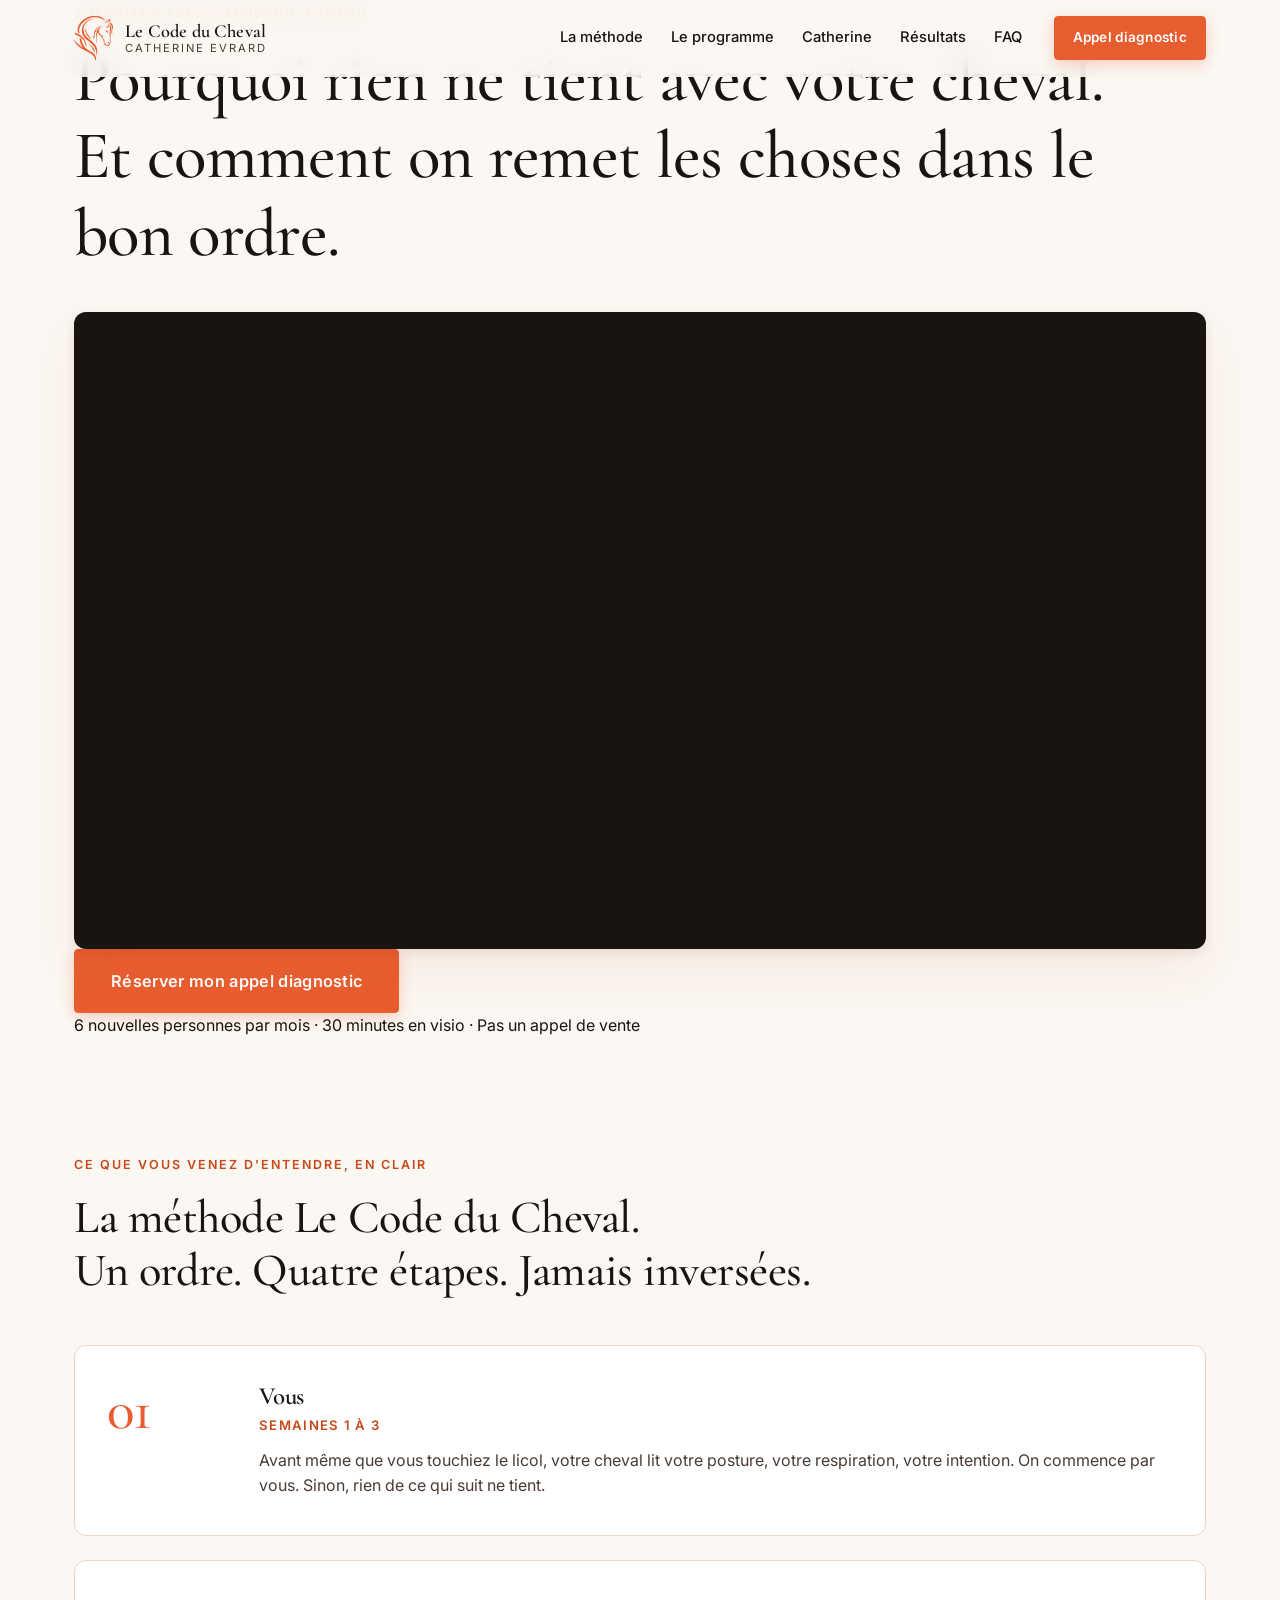
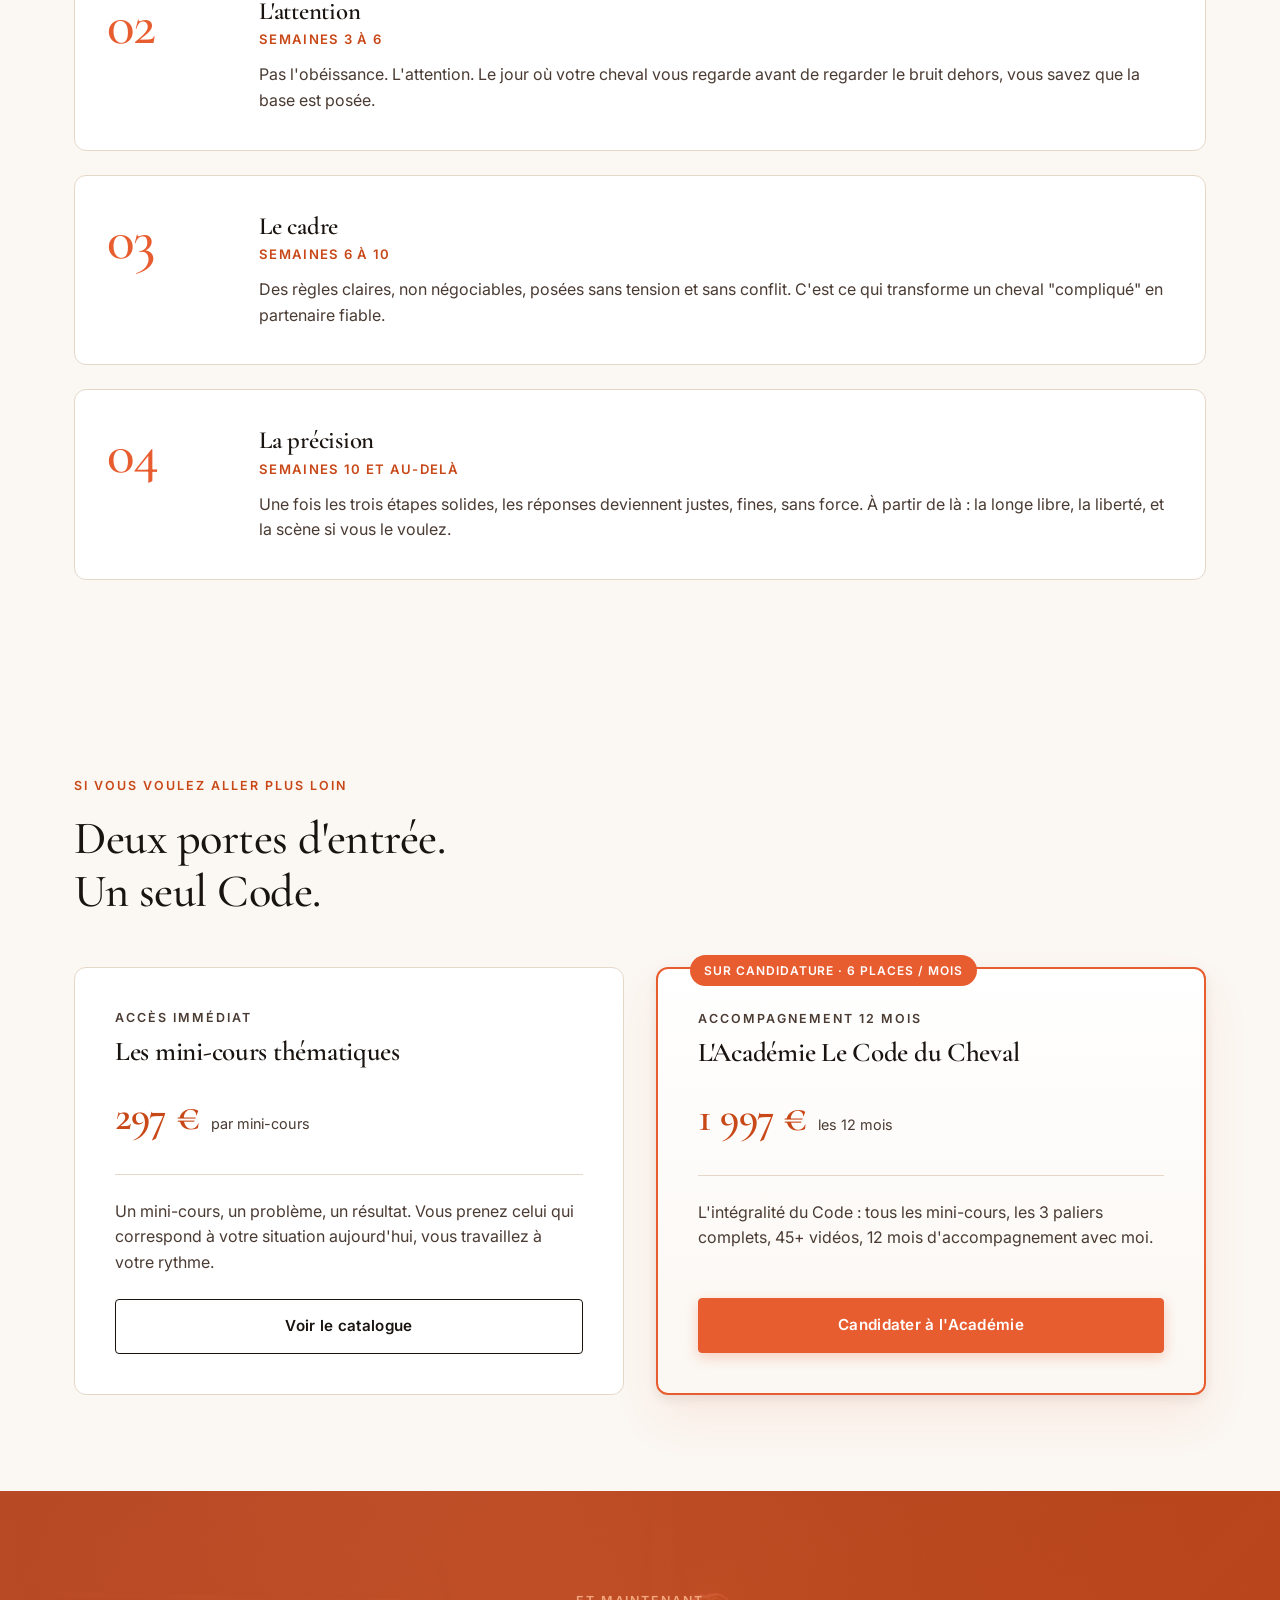
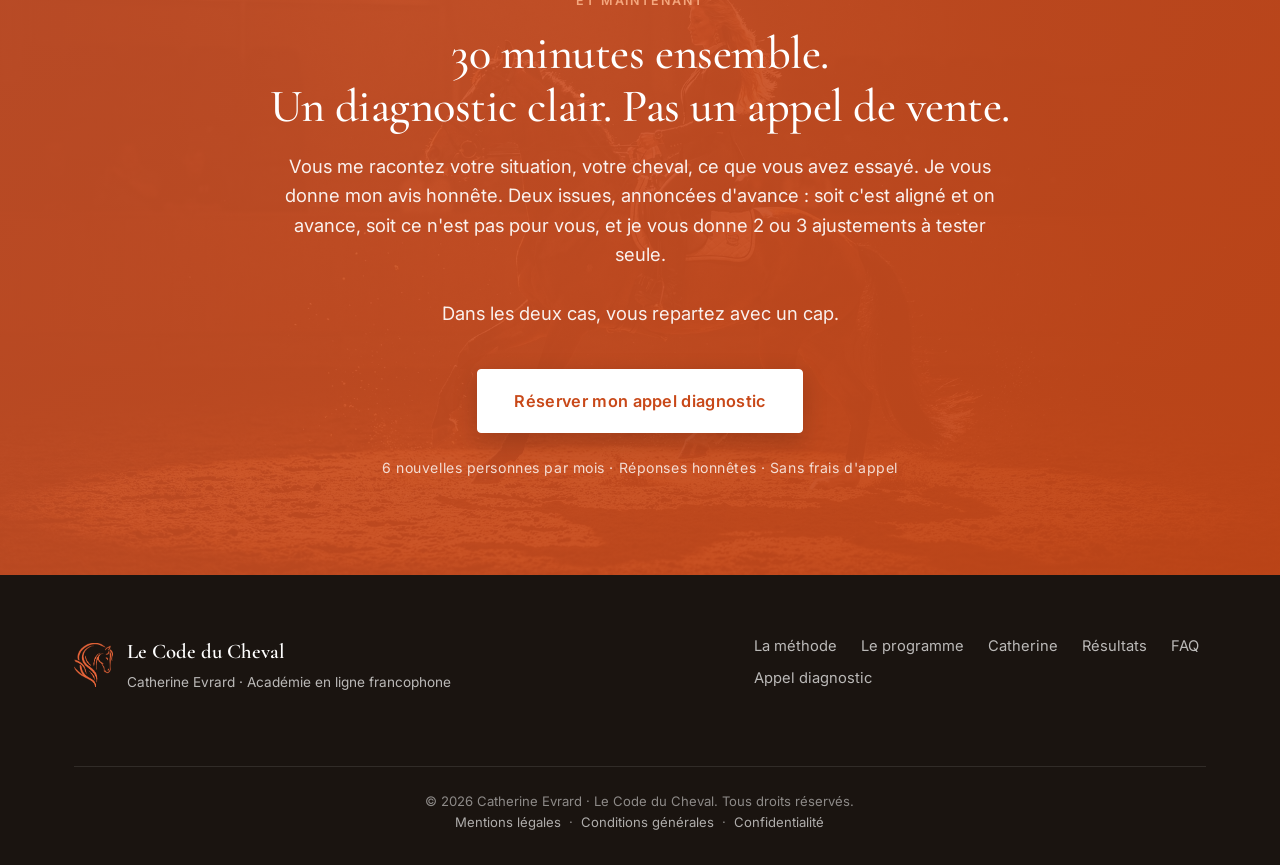
==== methode.html @ f48323fa "TRT-style : VSL déplacée sur methode.html + correctifs - index.html : suppression complète de la sec" ====
<!DOCTYPE html>
<html lang="fr">
<head>
  <meta charset="UTF-8" />
  <meta name="viewport" content="width=device-width, initial-scale=1.0" />
  <title>La méthode Le Code du Cheval, Catherine Evrard</title>
  <meta name="description" content="8 minutes avec Catherine Evrard sur la méthode Le Code du Cheval. Pourquoi rien ne tient malgré ce que vous faites déjà, et comment on remet les choses dans le bon ordre." />
  <link rel="preconnect" href="https://fonts.googleapis.com" />
  <link rel="preconnect" href="https://fonts.gstatic.com" crossorigin />
  <link href="https://fonts.googleapis.com/css2?family=Cormorant+Garamond:wght@400;500;600;700&family=Inter:wght@300;400;500;600;700&display=swap" rel="stylesheet" />
  <link rel="stylesheet" href="assets/css/styles.css" />
</head>
<body class="page-methode">

  <header class="site-header is-scrolled" id="siteHeader">
    <div class="container header-inner">
      <a href="index.html#top" class="brand">
        <img src="assets/img/logo-mark.png" alt="" class="brand-mark" aria-hidden="true" />
        <span class="brand-text">
          <span class="brand-title">Le Code du Cheval</span>
          <span class="brand-sub">Catherine Evrard</span>
        </span>
      </a>
      <nav class="nav" aria-label="Navigation principale">
        <a href="index.html#methode">La méthode</a>
        <a href="index.html#programme">Le programme</a>
        <a href="index.html#histoire">Catherine</a>
        <a href="index.html#temoignages">Résultats</a>
        <a href="index.html#faq">FAQ</a>
      </nav>
      <a href="https://calendly.com/catherineevrard/candidature-lcdc" target="_blank" rel="noopener" class="btn btn-primary btn-sm nav-cta">Appel diagnostic</a>
      <button class="nav-toggle" aria-label="Ouvrir le menu" aria-expanded="false">
        <span></span><span></span><span></span>
      </button>
    </div>
  </header>

  <main id="top">

    <!-- HERO compact + VSL -->
    <section class="methode-hero">
      <div class="container">
        <p class="eyebrow">8 minutes avec Catherine Evrard</p>
        <h1 class="methode-hero-title">
          Pourquoi rien ne tient avec votre cheval.<br/>
          Et comment on remet les choses dans le bon ordre.
        </h1>

        <div class="vimeo-embed vimeo-16-9 methode-vsl">
          <iframe
            src="https://player.vimeo.com/video/1173119215?title=0&amp;byline=0&amp;portrait=0&amp;badge=0&amp;autopause=0"
            allow="autoplay; fullscreen; picture-in-picture; clipboard-write; encrypted-media; web-share"
            referrerpolicy="strict-origin-when-cross-origin"
            title="VSL Le Code du Cheval">
          </iframe>
        </div>

        <div class="methode-cta">
          <a href="https://calendly.com/catherineevrard/candidature-lcdc" target="_blank" rel="noopener" class="btn btn-primary btn-lg">Réserver mon appel diagnostic</a>
          <p class="methode-cta-meta">6 nouvelles personnes par mois · 30 minutes en visio · Pas un appel de vente</p>
        </div>
      </div>
    </section>

    <!-- Résumé : ce que vous venez d'entendre -->
    <section class="section section-resume">
      <div class="container">
        <p class="eyebrow">Ce que vous venez d'entendre, en clair</p>
        <h2 class="section-title">La méthode Le Code du Cheval.<br/>Un ordre. Quatre étapes. Jamais inversées.</h2>

        <ol class="method-steps">
          <li class="method-step">
            <div class="step-num">01</div>
            <div class="step-body">
              <h3>Vous</h3>
              <p class="step-meta">Semaines 1 à 3</p>
              <p>Avant même que vous touchiez le licol, votre cheval lit votre posture, votre respiration, votre intention. On commence par vous. Sinon, rien de ce qui suit ne tient.</p>
            </div>
          </li>
          <li class="method-step">
            <div class="step-num">02</div>
            <div class="step-body">
              <h3>L'attention</h3>
              <p class="step-meta">Semaines 3 à 6</p>
              <p>Pas l'obéissance. L'attention. Le jour où votre cheval vous regarde avant de regarder le bruit dehors, vous savez que la base est posée.</p>
            </div>
          </li>
          <li class="method-step">
            <div class="step-num">03</div>
            <div class="step-body">
              <h3>Le cadre</h3>
              <p class="step-meta">Semaines 6 à 10</p>
              <p>Des règles claires, non négociables, posées sans tension et sans conflit. C'est ce qui transforme un cheval "compliqué" en partenaire fiable.</p>
            </div>
          </li>
          <li class="method-step">
            <div class="step-num">04</div>
            <div class="step-body">
              <h3>La précision</h3>
              <p class="step-meta">Semaines 10 et au-delà</p>
              <p>Une fois les trois étapes solides, les réponses deviennent justes, fines, sans force. À partir de là : la longe libre, la liberté, et la scène si vous le voulez.</p>
            </div>
          </li>
        </ol>
      </div>
    </section>

    <!-- Résumé offre rapide -->
    <section class="section section-offer-recap">
      <div class="container">
        <p class="eyebrow">Si vous voulez aller plus loin</p>
        <h2 class="section-title">Deux portes d'entrée.<br/>Un seul Code.</h2>

        <div class="grid grid-2 offers offers-recap">
          <article class="offer">
            <p class="offer-eyebrow">Accès immédiat</p>
            <h3 class="offer-title">Les mini-cours thématiques</h3>
            <p class="offer-price">
              <span class="price-amount">297&nbsp;€</span>
              <span class="price-unit">par mini-cours</span>
            </p>
            <p class="offer-desc">
              Un mini-cours, un problème, un résultat. Vous prenez celui qui correspond à votre situation aujourd'hui, vous travaillez à votre rythme.
            </p>
            <a href="index.html#minicours" class="btn btn-outline btn-block">Voir le catalogue</a>
          </article>

          <article class="offer offer-feature">
            <p class="offer-badge">Sur candidature · 6 places / mois</p>
            <p class="offer-eyebrow">Accompagnement 12 mois</p>
            <h3 class="offer-title">L'Académie Le Code du Cheval</h3>
            <p class="offer-price">
              <span class="price-amount">1&nbsp;997&nbsp;€</span>
              <span class="price-unit">les 12 mois</span>
            </p>
            <p class="offer-desc">
              L'intégralité du Code : tous les mini-cours, les 3 paliers complets, 45+ vidéos, 12 mois d'accompagnement avec moi.
            </p>
            <a href="https://calendly.com/catherineevrard/candidature-lcdc" target="_blank" rel="noopener" class="btn btn-primary btn-block">Candidater à l'Académie</a>
          </article>
        </div>
      </div>
    </section>

    <!-- CTA FINAL -->
    <section class="section section-cta">
      <img src="assets/img/dressage-indoor.jpg" alt="" class="cta-bg" aria-hidden="true" />
      <div class="cta-overlay"></div>
      <div class="container container-narrow text-center">
        <p class="eyebrow eyebrow-light">Et maintenant</p>
        <h2 class="section-title">30 minutes ensemble.<br/>Un diagnostic clair. Pas un appel de vente.</h2>
        <p class="section-lede">
          Vous me racontez votre situation, votre cheval, ce que vous avez essayé.
          Je vous donne mon avis honnête. Deux issues, annoncées d'avance : soit c'est aligné
          et on avance, soit ce n'est pas pour vous, et je vous donne 2 ou 3 ajustements
          à tester seule.
          <br/><br/>
          Dans les deux cas, vous repartez avec un cap.
        </p>
        <a href="https://calendly.com/catherineevrard/candidature-lcdc" target="_blank" rel="noopener" class="btn btn-primary btn-lg">Réserver mon appel diagnostic</a>
        <p class="cta-meta">6 nouvelles personnes par mois · Réponses honnêtes · Sans frais d'appel</p>
      </div>
    </section>

  </main>

  <footer class="site-footer">
    <div class="container footer-inner">
      <div class="footer-brand">
        <img src="assets/img/logo-mark.png" alt="" class="brand-mark brand-mark-light" aria-hidden="true" />
        <div>
          <p class="footer-title">Le Code du Cheval</p>
          <p class="footer-sub">Catherine Evrard · Académie en ligne francophone</p>
        </div>
      </div>
      <nav class="footer-nav" aria-label="Pied de page">
        <a href="index.html#methode">La méthode</a>
        <a href="index.html#programme">Le programme</a>
        <a href="index.html#histoire">Catherine</a>
        <a href="index.html#temoignages">Résultats</a>
        <a href="index.html#faq">FAQ</a>
        <a href="https://calendly.com/catherineevrard/candidature-lcdc" target="_blank" rel="noopener">Appel diagnostic</a>
      </nav>
      <p class="footer-legal">
        © <span id="year"></span> Catherine Evrard · Le Code du Cheval. Tous droits réservés.
        <br/>
        <a href="#">Mentions légales</a> · <a href="#">Conditions générales</a> · <a href="#">Confidentialité</a>
      </p>
    </div>
  </footer>

  <script src="assets/js/main.js"></script>
</body>
</html>
---- assets/css/styles.css ----
/* ============================================================
   LE CODE DU CHEVAL — Catherine Evrard
   Stylesheet
   ============================================================ */

:root {
  /* Palette */
  --orange: #E85D2F;
  --orange-deep: #C84818;
  --orange-soft: #F4A77E;
  --orange-tint: #FBEDE3;
  --ink: #1A1410;
  --ink-soft: #4A3B33;
  --paper: #FBF7F2;
  --paper-warm: #F4ECE1;
  --line: #E5D8C9;
  --white: #FFFFFF;

  /* Type */
  --font-serif: 'Cormorant Garamond', Georgia, serif;
  --font-sans: 'Inter', -apple-system, BlinkMacSystemFont, 'Segoe UI', sans-serif;

  /* Sizing */
  --container: 1180px;
  --container-narrow: 800px;
  --radius: 4px;
  --radius-lg: 12px;
  --shadow: 0 1px 3px rgba(26, 20, 16, 0.06), 0 8px 24px rgba(26, 20, 16, 0.04);
  --shadow-lg: 0 4px 12px rgba(26, 20, 16, 0.08), 0 24px 48px rgba(232, 93, 47, 0.08);
}

/* ---------- Reset / base ---------- */
*, *::before, *::after { box-sizing: border-box; }
html { scroll-behavior: smooth; }
body {
  margin: 0;
  font-family: var(--font-sans);
  font-weight: 400;
  color: var(--ink);
  background: var(--paper);
  line-height: 1.6;
  -webkit-font-smoothing: antialiased;
  -moz-osx-font-smoothing: grayscale;
  text-rendering: optimizeLegibility;
}
img { max-width: 100%; display: block; }
a { color: var(--orange-deep); text-decoration: none; }
a:hover { color: var(--orange); }
button { font-family: inherit; cursor: pointer; }

h1, h2, h3, h4 {
  font-family: var(--font-serif);
  font-weight: 600;
  line-height: 1.15;
  color: var(--ink);
  margin: 0 0 0.6em;
  letter-spacing: -0.01em;
}
h1 { font-size: clamp(2.4rem, 5.5vw, 4.2rem); font-weight: 500; }
h2 { font-size: clamp(1.9rem, 3.8vw, 2.9rem); font-weight: 500; }
h3 { font-size: clamp(1.25rem, 2vw, 1.55rem); }
p { margin: 0 0 1em; }

.container {
  width: 100%;
  max-width: var(--container);
  padding: 0 24px;
  margin: 0 auto;
}
.container-narrow { max-width: var(--container-narrow); }
.text-center { text-align: center; }

.eyebrow {
  display: inline-block;
  font-family: var(--font-sans);
  font-size: 0.78rem;
  font-weight: 600;
  letter-spacing: 0.16em;
  text-transform: uppercase;
  color: var(--orange-deep);
  margin: 0 0 1rem;
}
.eyebrow-light { color: var(--orange-soft); }

.section { padding: 96px 0; }
.section-title { margin-bottom: 0.4em; }
.section-lede {
  font-size: 1.15rem;
  color: var(--ink-soft);
  max-width: 720px;
  margin-bottom: 3rem;
}
.section-foot {
  margin-top: 3rem;
  font-size: 1.05rem;
  color: var(--ink-soft);
  max-width: 760px;
}

/* ---------- Buttons ---------- */
.btn {
  display: inline-flex;
  align-items: center;
  justify-content: center;
  gap: 0.5rem;
  padding: 14px 28px;
  font-family: var(--font-sans);
  font-size: 0.95rem;
  font-weight: 600;
  letter-spacing: 0.02em;
  border: 1.5px solid transparent;
  border-radius: var(--radius);
  cursor: pointer;
  transition: all 0.2s ease;
  text-align: center;
  text-decoration: none;
}
.btn-sm { padding: 10px 18px; font-size: 0.85rem; }
.btn-lg { padding: 18px 36px; font-size: 1.02rem; }
.btn-block { width: 100%; }

.btn-primary {
  background: var(--orange);
  color: var(--white);
  border-color: var(--orange);
  box-shadow: 0 4px 14px rgba(232, 93, 47, 0.28);
}
.btn-primary:hover {
  background: var(--orange-deep);
  border-color: var(--orange-deep);
  color: var(--white);
  transform: translateY(-1px);
  box-shadow: 0 6px 20px rgba(232, 93, 47, 0.38);
}
.btn-outline {
  background: transparent;
  color: var(--ink);
  border-color: var(--ink);
}
.btn-outline:hover { background: var(--ink); color: var(--white); }

.btn-ghost {
  background: rgba(255, 255, 255, 0.1);
  color: var(--white);
  border-color: rgba(255, 255, 255, 0.4);
  backdrop-filter: blur(6px);
}
.btn-ghost:hover {
  background: rgba(255, 255, 255, 0.2);
  border-color: var(--white);
  color: var(--white);
}

/* ---------- Header / Nav ---------- */
.site-header {
  position: fixed;
  top: 0; left: 0; right: 0;
  z-index: 100;
  background: rgba(251, 247, 242, 0.85);
  backdrop-filter: blur(12px);
  border-bottom: 1px solid transparent;
  transition: all 0.3s ease;
}
.site-header.is-scrolled {
  border-color: var(--line);
  background: rgba(251, 247, 242, 0.96);
}
.header-inner {
  display: flex;
  align-items: center;
  justify-content: space-between;
  padding: 16px 24px;
  gap: 24px;
}
.brand {
  display: flex;
  align-items: center;
  gap: 12px;
  color: var(--ink);
}
.brand:hover { color: var(--ink); }
.brand-mark {
  width: auto;
  height: 44px;
  flex-shrink: 0;
  object-fit: contain;
  display: block;
}
.brand-mark-light {
  filter: brightness(1.05) saturate(0.9);
}
.brand-text { display: flex; flex-direction: column; line-height: 1; }
.brand-title {
  font-family: var(--font-serif);
  font-size: 1.15rem;
  font-weight: 600;
  letter-spacing: 0.01em;
}
.brand-sub {
  font-size: 0.7rem;
  letter-spacing: 0.18em;
  text-transform: uppercase;
  color: var(--ink-soft);
  margin-top: 3px;
}
.nav {
  display: flex;
  gap: 28px;
  margin-left: auto;
}
.nav a {
  font-size: 0.92rem;
  font-weight: 500;
  color: var(--ink);
  position: relative;
}
.nav a:hover { color: var(--orange-deep); }
.nav a::after {
  content: '';
  position: absolute;
  bottom: -4px; left: 0;
  width: 0; height: 1.5px;
  background: var(--orange);
  transition: width 0.2s ease;
}
.nav a:hover::after { width: 100%; }
.nav-cta { margin-left: 8px; }
.nav-toggle {
  display: none;
  flex-direction: column;
  gap: 4px;
  width: 32px; height: 32px;
  background: transparent;
  border: none;
  padding: 6px;
}
.nav-toggle span {
  display: block;
  height: 2px;
  background: var(--ink);
  border-radius: 2px;
  transition: all 0.2s ease;
}

/* ---------- Hero ---------- */
.hero {
  position: relative;
  min-height: 92vh;
  display: flex;
  align-items: center;
  padding: 140px 0 80px;
  color: var(--white);
  overflow: hidden;
  background: var(--ink);
}
.hero-bg {
  position: absolute;
  inset: 0;
  width: 100%;
  height: 100%;
  object-fit: cover;
  object-position: center 30%;
  z-index: 0;
}
.hero-overlay {
  position: absolute;
  inset: 0;
  background:
    linear-gradient(135deg, rgba(20, 14, 10, 0.55) 0%, rgba(200, 72, 24, 0.72) 100%),
    linear-gradient(180deg, rgba(20, 14, 10, 0.2) 0%, rgba(20, 14, 10, 0.65) 100%);
  z-index: 1;
}
.hero-inner {
  position: relative;
  z-index: 2;
  max-width: 920px;
}
.hero .eyebrow {
  color: rgba(255, 255, 255, 0.85);
}
.hero h1 {
  color: var(--white);
  margin-bottom: 1.5rem;
}
.hero-lede {
  font-size: 1.18rem;
  line-height: 1.6;
  color: rgba(255, 255, 255, 0.95);
  max-width: 680px;
  margin-bottom: 2.5rem;
}
.hero-cta {
  display: flex;
  flex-wrap: wrap;
  gap: 14px;
  margin-bottom: 2rem;
}
.hero-meta {
  font-size: 0.85rem;
  letter-spacing: 0.05em;
  color: rgba(255, 255, 255, 0.75);
  margin: 0;
}

/* ---------- Trust bar ---------- */
.trustbar {
  padding: 36px 0;
  background: var(--paper-warm);
  border-bottom: 1px solid var(--line);
}
.trustbar-label {
  text-align: center;
  font-size: 0.78rem;
  letter-spacing: 0.18em;
  text-transform: uppercase;
  color: var(--ink-soft);
  margin: 0 0 14px;
}
.trustbar-list {
  list-style: none;
  display: flex;
  flex-wrap: wrap;
  justify-content: center;
  gap: 36px;
  padding: 0;
  margin: 0;
}
.trustbar-list li {
  font-family: var(--font-serif);
  font-size: 1.1rem;
  font-weight: 500;
  color: var(--ink);
  font-style: italic;
}

/* ---------- Grid ---------- */
.grid { display: grid; gap: 32px; }
.grid-2 { grid-template-columns: 1fr 1fr; }
.grid-3 { grid-template-columns: repeat(3, 1fr); }

/* ---------- Recognition cards ---------- */
.section-recognition { background: var(--paper); }
.cards .card {
  background: var(--white);
  padding: 36px 32px;
  border: 1px solid var(--line);
  border-radius: var(--radius-lg);
  transition: all 0.25s ease;
}
.cards .card:hover {
  border-color: var(--orange-soft);
  transform: translateY(-3px);
  box-shadow: var(--shadow-lg);
}
.cards .card h3 {
  color: var(--orange-deep);
  font-size: 1.3rem;
  margin-bottom: 0.7em;
}
.cards .card p {
  color: var(--ink-soft);
  margin: 0;
}

/* ---------- Eye banner ---------- */
.eye-banner {
  position: relative;
  min-height: 480px;
  display: flex;
  align-items: center;
  overflow: hidden;
  background: var(--ink);
}
.eye-bg {
  position: absolute;
  inset: 0;
  width: 100%;
  height: 100%;
  object-fit: cover;
  object-position: center 30%;
  z-index: 0;
}
.eye-overlay {
  position: absolute;
  inset: 0;
  background:
    linear-gradient(90deg, rgba(20, 14, 10, 0.75) 0%, rgba(20, 14, 10, 0.35) 60%, rgba(20, 14, 10, 0.55) 100%);
  z-index: 1;
}
.eye-inner {
  position: relative;
  z-index: 2;
  padding: 100px 24px;
}
.eye-quote {
  font-family: var(--font-serif);
  font-size: clamp(1.6rem, 3.2vw, 2.4rem);
  font-style: italic;
  font-weight: 400;
  line-height: 1.35;
  color: var(--white);
  max-width: 760px;
  margin: 0;
  border: none;
  padding: 0;
  text-shadow: 0 2px 16px rgba(0,0,0,0.45);
}

/* ---------- Parallax banner (international) ---------- */
.parallax-banner {
  position: relative;
  min-height: 520px;
  display: flex;
  align-items: center;
  overflow: hidden;
  background: var(--ink);
}
.parallax-bg {
  position: absolute;
  inset: 0;
  width: 100%;
  height: 100%;
  object-fit: cover;
  object-position: center 40%;
  z-index: 0;
  filter: saturate(1.05);
}
.parallax-overlay {
  position: absolute;
  inset: 0;
  background:
    linear-gradient(135deg, rgba(200, 72, 24, 0.6) 0%, rgba(20, 14, 10, 0.75) 100%);
  z-index: 1;
}
.parallax-inner {
  position: relative;
  z-index: 2;
  padding: 96px 24px;
  color: var(--white);
}
.parallax-title {
  color: var(--white);
  font-size: clamp(1.9rem, 3.8vw, 2.8rem);
  margin-bottom: 1.2rem;
  text-shadow: 0 2px 16px rgba(0,0,0,0.4);
}
.parallax-lede {
  color: rgba(255, 255, 255, 0.94);
  font-size: 1.15rem;
  max-width: 720px;
  margin: 0;
  text-shadow: 0 1px 8px rgba(0,0,0,0.3);
}

/* ---------- VSL / Video ---------- */
.section-vsl {
  padding: 0 0 80px;
  background: var(--paper);
}
.video-wrap {
  max-width: 920px;
  margin: 0 auto;
}
.vimeo-embed {
  position: relative;
  width: 100%;
  border-radius: var(--radius-lg);
  overflow: hidden;
  background: var(--ink);
  box-shadow: var(--shadow-lg);
}
.vimeo-embed iframe {
  position: absolute;
  inset: 0;
  width: 100%;
  height: 100%;
  border: 0;
}
.vimeo-16-9 { padding-top: 56.25%; }
.vimeo-9-16 { padding-top: 177.78%; }
.video-caption-below {
  text-align: center;
  margin: 18px 0 0;
  font-size: 0.92rem;
  color: var(--ink-soft);
  letter-spacing: 0.03em;
}

/* ---------- Story / À propos ---------- */
.section-story { background: var(--paper-warm); }
.grid-story {
  align-items: center;
  gap: 64px;
}
.story-img {
  position: relative;
  min-height: 480px;
}
.story-photo {
  width: 100%;
  aspect-ratio: 4 / 5;
  object-fit: cover;
  border-radius: var(--radius-lg);
  box-shadow: var(--shadow-lg);
  display: block;
}
.story-photo-accent {
  position: absolute;
  bottom: -36px;
  right: -32px;
  width: 48%;
  aspect-ratio: 3 / 4;
  object-fit: cover;
  border-radius: var(--radius-lg);
  border: 6px solid var(--paper-warm);
  box-shadow: var(--shadow-lg);
  display: block;
}
.img-placeholder {
  background:
    linear-gradient(135deg, var(--orange-soft) 0%, var(--orange) 100%);
  border-radius: var(--radius-lg);
  display: flex;
  align-items: center;
  justify-content: center;
  color: rgba(255, 255, 255, 0.7);
  font-family: var(--font-serif);
  font-style: italic;
  font-size: 1.1rem;
  box-shadow: var(--shadow-lg);
}
.img-portrait { aspect-ratio: 4 / 5; }
.pullquote {
  border-left: 3px solid var(--orange);
  padding: 8px 0 8px 24px;
  margin: 28px 0;
  font-family: var(--font-serif);
  font-size: 1.25rem;
  font-style: italic;
  color: var(--ink);
  line-height: 1.5;
}

/* ---------- Gallery : Catherine en action ---------- */
.section-gallery {
  background: var(--paper);
  padding: 96px 0;
}
.gallery-grid {
  display: grid;
  grid-template-columns: repeat(4, 1fr);
  gap: 16px;
  margin-top: 3rem;
}
.gallery-item {
  position: relative;
  margin: 0;
  overflow: hidden;
  border-radius: var(--radius-lg);
  aspect-ratio: 4 / 5;
  background: var(--paper-warm);
  transition: transform 0.3s ease;
}
.gallery-item img[src*="hero-spectacle"] { object-position: center 35%; }
.gallery-item img[src*="catherine-piaffer"] { object-position: center 45%; }
.gallery-item img[src*="catherine-portrait"] { object-position: 60% center; }
.gallery-item img[src*="catherine-coaching"] { object-position: center 30%; }
.gallery-item:hover {
  transform: translateY(-4px);
}
.gallery-item img {
  width: 100%;
  height: 100%;
  object-fit: cover;
  transition: transform 0.6s ease;
}
.gallery-item:hover img {
  transform: scale(1.04);
}
.gallery-item figcaption {
  position: absolute;
  left: 0; right: 0; bottom: 0;
  padding: 16px;
  background: linear-gradient(180deg, transparent 0%, rgba(20, 14, 10, 0.85) 100%);
  color: var(--white);
  font-family: var(--font-serif);
  font-size: 1.05rem;
  font-style: italic;
  letter-spacing: 0.02em;
}

@media (max-width: 760px) {
  .gallery-grid {
    grid-template-columns: 1fr 1fr;
  }
}

/* ---------- Méthode ---------- */
.section-method { background: var(--paper); }
.method-steps {
  list-style: none;
  padding: 0;
  margin: 3rem 0 0;
  display: grid;
  gap: 24px;
  counter-reset: step;
}
.method-step {
  display: grid;
  grid-template-columns: 120px 1fr;
  gap: 32px;
  padding: 36px 36px 36px 32px;
  background: var(--white);
  border: 1px solid var(--line);
  border-radius: var(--radius-lg);
  align-items: start;
  transition: all 0.25s ease;
}
.method-step:hover {
  border-color: var(--orange-soft);
  box-shadow: var(--shadow);
}
.step-num {
  font-family: var(--font-serif);
  font-size: 3.6rem;
  font-weight: 500;
  line-height: 1;
  color: var(--orange);
  letter-spacing: -0.02em;
}
.step-body h3 {
  margin: 0 0 4px;
  color: var(--ink);
}
.step-meta {
  font-size: 0.82rem;
  letter-spacing: 0.1em;
  text-transform: uppercase;
  color: var(--orange-deep);
  margin: 0 0 12px;
  font-weight: 600;
}
.step-body p:last-child {
  color: var(--ink-soft);
  margin: 0;
}

/* ---------- Offres ---------- */
.section-program { background: var(--paper-warm); }
.offers {
  margin-top: 3rem;
  align-items: stretch;
}
.offer {
  background: var(--white);
  border: 1px solid var(--line);
  border-radius: var(--radius-lg);
  padding: 40px;
  display: flex;
  flex-direction: column;
  position: relative;
  transition: all 0.25s ease;
}
.offer:hover {
  border-color: var(--orange-soft);
  box-shadow: var(--shadow-lg);
}
.offer-feature {
  background: linear-gradient(180deg, var(--white) 0%, var(--paper) 100%);
  border-color: var(--orange);
  border-width: 2px;
  box-shadow: var(--shadow-lg);
}
.offer-feature:hover { border-color: var(--orange-deep); }
.offer-badge {
  position: absolute;
  top: -14px;
  left: 32px;
  background: var(--orange);
  color: var(--white);
  font-size: 0.75rem;
  font-weight: 600;
  letter-spacing: 0.08em;
  text-transform: uppercase;
  padding: 6px 14px;
  border-radius: 20px;
  margin: 0;
}
.offer-eyebrow {
  font-size: 0.78rem;
  font-weight: 600;
  letter-spacing: 0.16em;
  text-transform: uppercase;
  color: var(--ink-soft);
  margin: 0 0 0.5rem;
}
.offer-title {
  font-size: 1.7rem;
  margin: 0 0 1rem;
}
.offer-price {
  margin: 0 0 1.5rem;
  padding-bottom: 1.5rem;
  border-bottom: 1px solid var(--line);
}
.price-amount {
  font-family: var(--font-serif);
  font-size: 2.6rem;
  font-weight: 600;
  color: var(--orange-deep);
  letter-spacing: -0.02em;
  display: inline-block;
  margin-right: 8px;
}
.price-unit {
  font-size: 0.9rem;
  color: var(--ink-soft);
}
.offer-desc {
  color: var(--ink-soft);
  margin-bottom: 1.5rem;
}
.offer-list, .offer-includes {
  list-style: none;
  padding: 0;
  margin: 0 0 1.5rem;
}
.offer-list li, .offer-includes li {
  position: relative;
  padding: 8px 0 8px 28px;
  font-size: 0.96rem;
  color: var(--ink);
}
.offer-list li::before {
  content: '';
  position: absolute;
  left: 0; top: 14px;
  width: 16px; height: 8px;
  border-left: 2px solid var(--orange);
  border-bottom: 2px solid var(--orange);
  transform: rotate(-45deg);
}
.offer-includes {
  padding-top: 1rem;
  border-top: 1px dashed var(--line);
}
.offer-includes li {
  font-size: 0.88rem;
  color: var(--ink-soft);
  padding-left: 20px;
}
.offer-includes li::before {
  content: '+';
  position: absolute;
  left: 0; top: 8px;
  color: var(--orange);
  font-weight: 700;
}
.offer .btn {
  margin-top: auto;
}

/* ---------- Mini-cours catalogue ---------- */
.section-minicours { background: var(--paper); }
.minicours-grid { margin-top: 3rem; }
.minicours-card {
  background: var(--white);
  border: 1px solid var(--line);
  border-radius: var(--radius-lg);
  padding: 28px;
  transition: all 0.25s ease;
  display: flex;
  flex-direction: column;
}
.minicours-card:hover {
  border-color: var(--orange-soft);
  transform: translateY(-3px);
  box-shadow: var(--shadow);
}
.mc-tag {
  display: inline-block;
  font-size: 0.72rem;
  font-weight: 600;
  letter-spacing: 0.14em;
  text-transform: uppercase;
  color: var(--orange-deep);
  background: var(--orange-tint);
  padding: 5px 12px;
  border-radius: 12px;
  margin: 0 0 16px;
  align-self: flex-start;
}
.minicours-card h3 {
  font-size: 1.25rem;
  margin: 0 0 0.6em;
}
.minicours-card p:not(.mc-tag):not(.mc-price) {
  color: var(--ink-soft);
  font-size: 0.95rem;
  margin: 0 0 1rem;
  flex-grow: 1;
}
.mc-price {
  font-family: var(--font-serif);
  font-size: 1.5rem;
  font-weight: 600;
  color: var(--orange-deep);
  margin: 0 0 12px;
}
.link-arrow {
  font-size: 0.88rem;
  font-weight: 600;
  color: var(--orange-deep);
  display: inline-flex;
  align-items: center;
  gap: 6px;
  transition: gap 0.2s ease;
}
.link-arrow::after { content: '→'; transition: transform 0.2s ease; }
.link-arrow:hover { gap: 10px; }

/* ---------- Témoignages ---------- */
.section-testimonials { background: var(--paper-warm); }
.testimonials { margin-top: 3rem; }
.testimonial {
  background: var(--white);
  padding: 18px;
  border-radius: var(--radius-lg);
  border: 1px solid var(--line);
  margin: 0;
  display: flex;
  flex-direction: column;
  transition: all 0.25s ease;
}
.testimonial:hover {
  border-color: var(--orange-soft);
  box-shadow: var(--shadow-lg);
  transform: translateY(-3px);
}
.testimonial-video .vimeo-embed {
  margin-bottom: 18px;
}
.testimonial figcaption {
  display: flex;
  flex-direction: column;
  padding: 4px 12px 8px;
}
.t-name {
  font-weight: 600;
  color: var(--ink);
  font-size: 0.95rem;
}
.t-context {
  font-size: 0.85rem;
  color: var(--ink-soft);
  margin-top: 2px;
}

/* ---------- FAQ ---------- */
.section-faq { background: var(--paper); }
.faq-list {
  margin-top: 2.5rem;
  display: flex;
  flex-direction: column;
  gap: 12px;
}
.faq-item {
  background: var(--white);
  border: 1px solid var(--line);
  border-radius: var(--radius-lg);
  padding: 22px 28px;
  transition: all 0.2s ease;
}
.faq-item[open] {
  border-color: var(--orange-soft);
  box-shadow: var(--shadow);
}
.faq-item summary {
  font-family: var(--font-serif);
  font-size: 1.2rem;
  font-weight: 500;
  color: var(--ink);
  cursor: pointer;
  list-style: none;
  position: relative;
  padding-right: 36px;
  outline: none;
}
.faq-item summary::-webkit-details-marker { display: none; }
.faq-item summary::after {
  content: '+';
  position: absolute;
  right: 0; top: 50%;
  transform: translateY(-50%);
  width: 28px; height: 28px;
  border-radius: 50%;
  background: var(--orange-tint);
  color: var(--orange-deep);
  font-size: 1.4rem;
  line-height: 26px;
  text-align: center;
  font-weight: 400;
  font-family: var(--font-sans);
  transition: transform 0.2s ease;
}
.faq-item[open] summary::after {
  content: '–';
  background: var(--orange);
  color: var(--white);
}
.faq-item p {
  margin: 16px 0 0;
  color: var(--ink-soft);
  font-size: 1rem;
  line-height: 1.65;
}

/* ---------- CTA final ---------- */
.section-cta {
  background: var(--ink);
  color: var(--white);
  position: relative;
  overflow: hidden;
}
.cta-bg {
  position: absolute;
  inset: 0;
  width: 100%;
  height: 100%;
  object-fit: cover;
  object-position: center 30%;
  z-index: 0;
  opacity: 0.55;
}
.cta-overlay {
  position: absolute;
  inset: 0;
  background:
    linear-gradient(135deg, rgba(232, 93, 47, 0.78) 0%, rgba(200, 72, 24, 0.92) 100%);
  z-index: 1;
}
.section-cta .container { position: relative; z-index: 2; }
.section-cta h2 { color: var(--white); }
.section-cta .section-lede {
  color: rgba(255, 255, 255, 0.92);
  margin-left: auto;
  margin-right: auto;
  margin-bottom: 2.5rem;
}
.section-cta .btn-primary {
  background: var(--white);
  color: var(--orange-deep);
  border-color: var(--white);
  box-shadow: 0 8px 24px rgba(0,0,0,0.18);
}
.section-cta .btn-primary:hover {
  background: var(--ink);
  color: var(--white);
  border-color: var(--ink);
}
.cta-meta {
  margin: 1.5rem 0 0;
  font-size: 0.88rem;
  color: rgba(255, 255, 255, 0.8);
  letter-spacing: 0.04em;
}

/* ---------- Footer ---------- */
.site-footer {
  background: var(--ink);
  color: rgba(255, 255, 255, 0.7);
  padding: 60px 0 32px;
}
.footer-inner {
  display: grid;
  grid-template-columns: 1.4fr 1fr;
  gap: 48px;
  align-items: start;
}
.footer-brand {
  display: flex;
  align-items: center;
  gap: 14px;
}
.footer-title {
  font-family: var(--font-serif);
  font-size: 1.3rem;
  color: var(--white);
  margin: 0;
  font-weight: 600;
}
.footer-sub {
  font-size: 0.85rem;
  margin: 4px 0 0;
}
.footer-nav {
  display: flex;
  flex-wrap: wrap;
  gap: 8px 24px;
  justify-self: end;
}
.footer-nav a {
  color: rgba(255, 255, 255, 0.7);
  font-size: 0.92rem;
}
.footer-nav a:hover { color: var(--orange-soft); }
.footer-legal {
  grid-column: 1 / -1;
  border-top: 1px solid rgba(255, 255, 255, 0.1);
  padding-top: 24px;
  margin: 24px 0 0;
  font-size: 0.82rem;
  color: rgba(255, 255, 255, 0.5);
  text-align: center;
}
.footer-legal a {
  color: rgba(255, 255, 255, 0.65);
  margin: 0 4px;
}
.footer-legal a:hover { color: var(--orange-soft); }

/* ============================================================
   RESPONSIVE
   ============================================================ */
@media (max-width: 980px) {
  .grid-3 { grid-template-columns: 1fr 1fr; }
  .grid-story { grid-template-columns: 1fr; gap: 40px; }
}

@media (max-width: 980px) {
  .story-img { min-height: 0; margin-bottom: 48px; }
  .story-photo-accent {
    width: 55%;
    right: -16px;
    bottom: -28px;
  }
}

@media (max-width: 760px) {
  .story-photo-accent { display: none; }
  .eye-inner { padding: 64px 24px; }
  .parallax-inner { padding: 64px 24px; }
  .hero-bg { object-position: center 25%; }
}

@media (max-width: 760px) {
  .section { padding: 64px 0; }
  .nav, .nav-cta { display: none; }
  .nav-toggle { display: flex; }
  .nav.is-open {
    display: flex;
    position: absolute;
    top: 100%; left: 0; right: 0;
    flex-direction: column;
    background: var(--paper);
    padding: 24px;
    gap: 16px;
    border-bottom: 1px solid var(--line);
    box-shadow: var(--shadow);
  }
  .hero { min-height: auto; padding: 130px 0 80px; }
  .hero-cta { flex-direction: column; align-items: stretch; }
  .hero-cta .btn { width: 100%; }
  .grid-2, .grid-3 { grid-template-columns: 1fr; }
  .method-step {
    grid-template-columns: 1fr;
    gap: 8px;
    padding: 28px 24px;
  }
  .step-num { font-size: 2.8rem; }
  .footer-inner {
    grid-template-columns: 1fr;
    gap: 32px;
  }
  .footer-nav { justify-self: start; }
  .trustbar-list { gap: 18px; }
  .trustbar-list li { font-size: 0.95rem; }
  .offer { padding: 32px 24px; }
  .offer-badge { left: 24px; }
  .video-caption {
    font-size: 0.78rem;
    white-space: normal;
    text-align: center;
    width: calc(100% - 32px);
  }
}
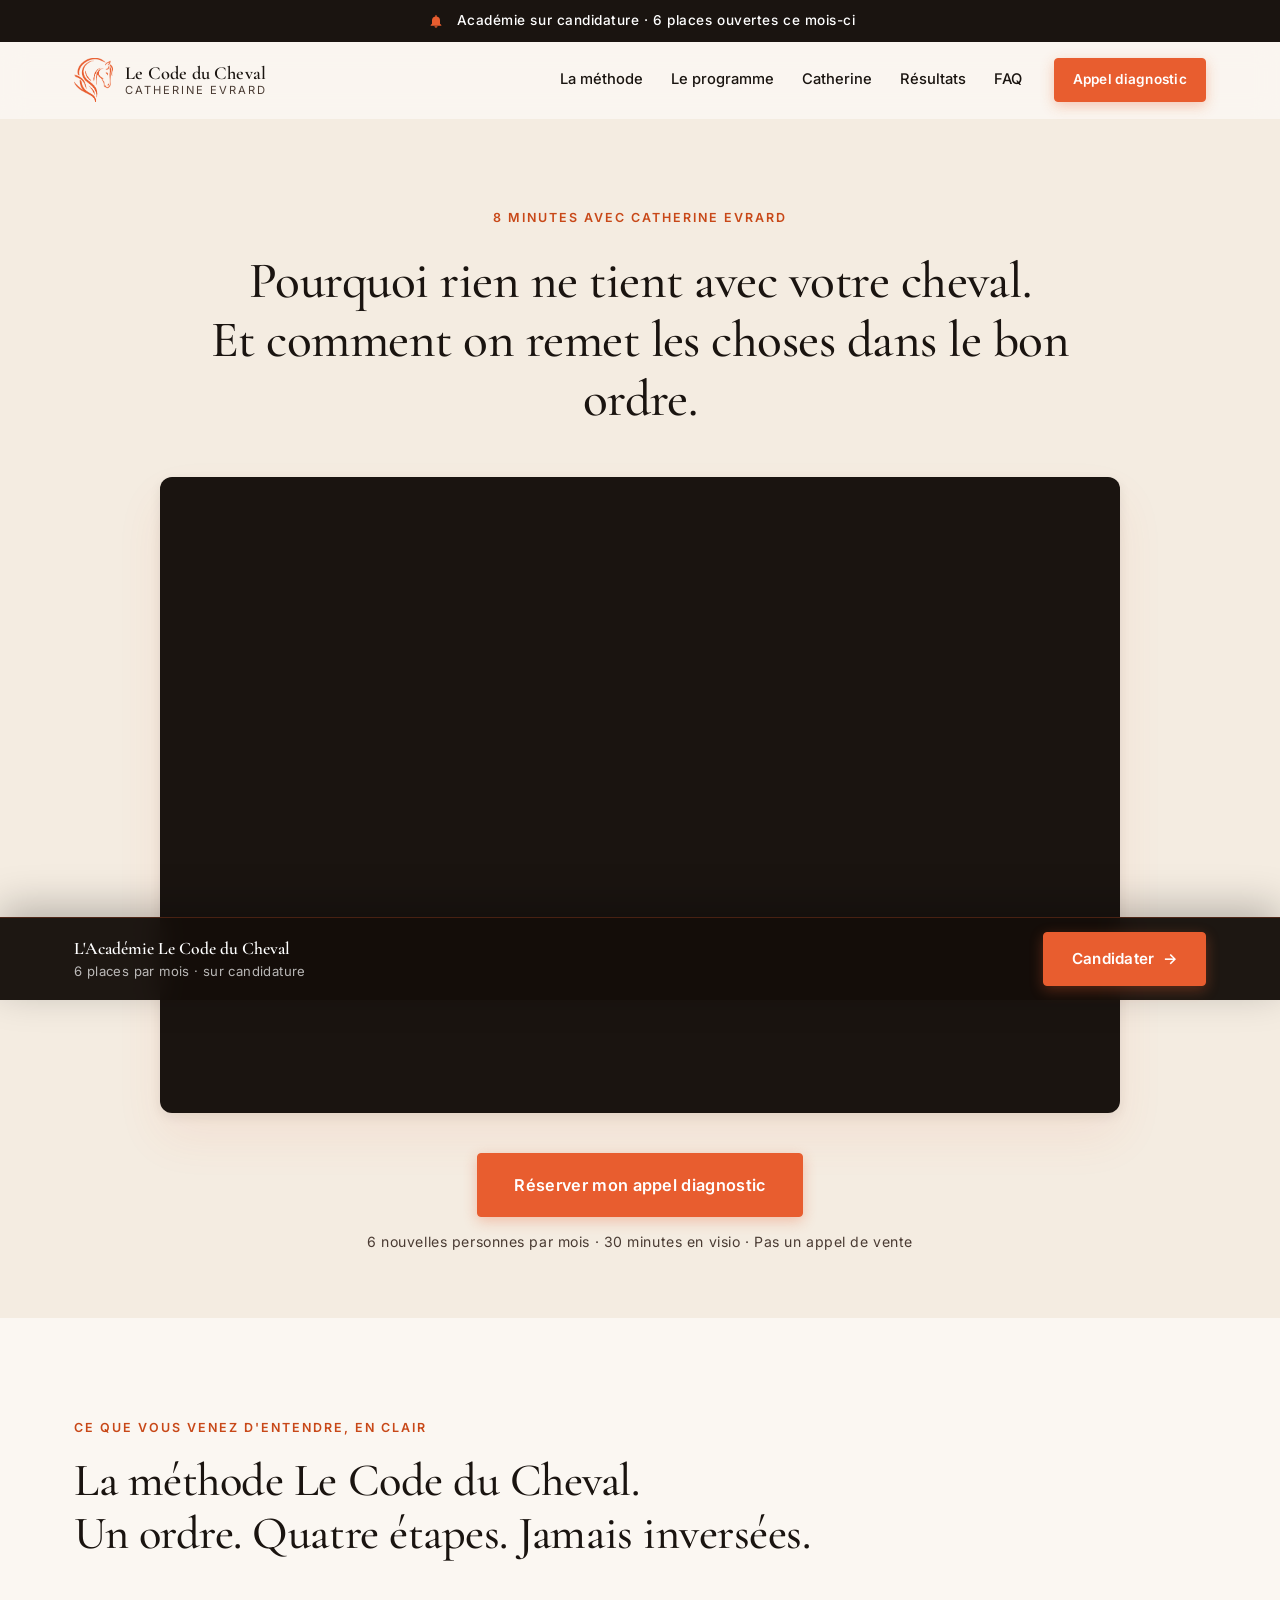
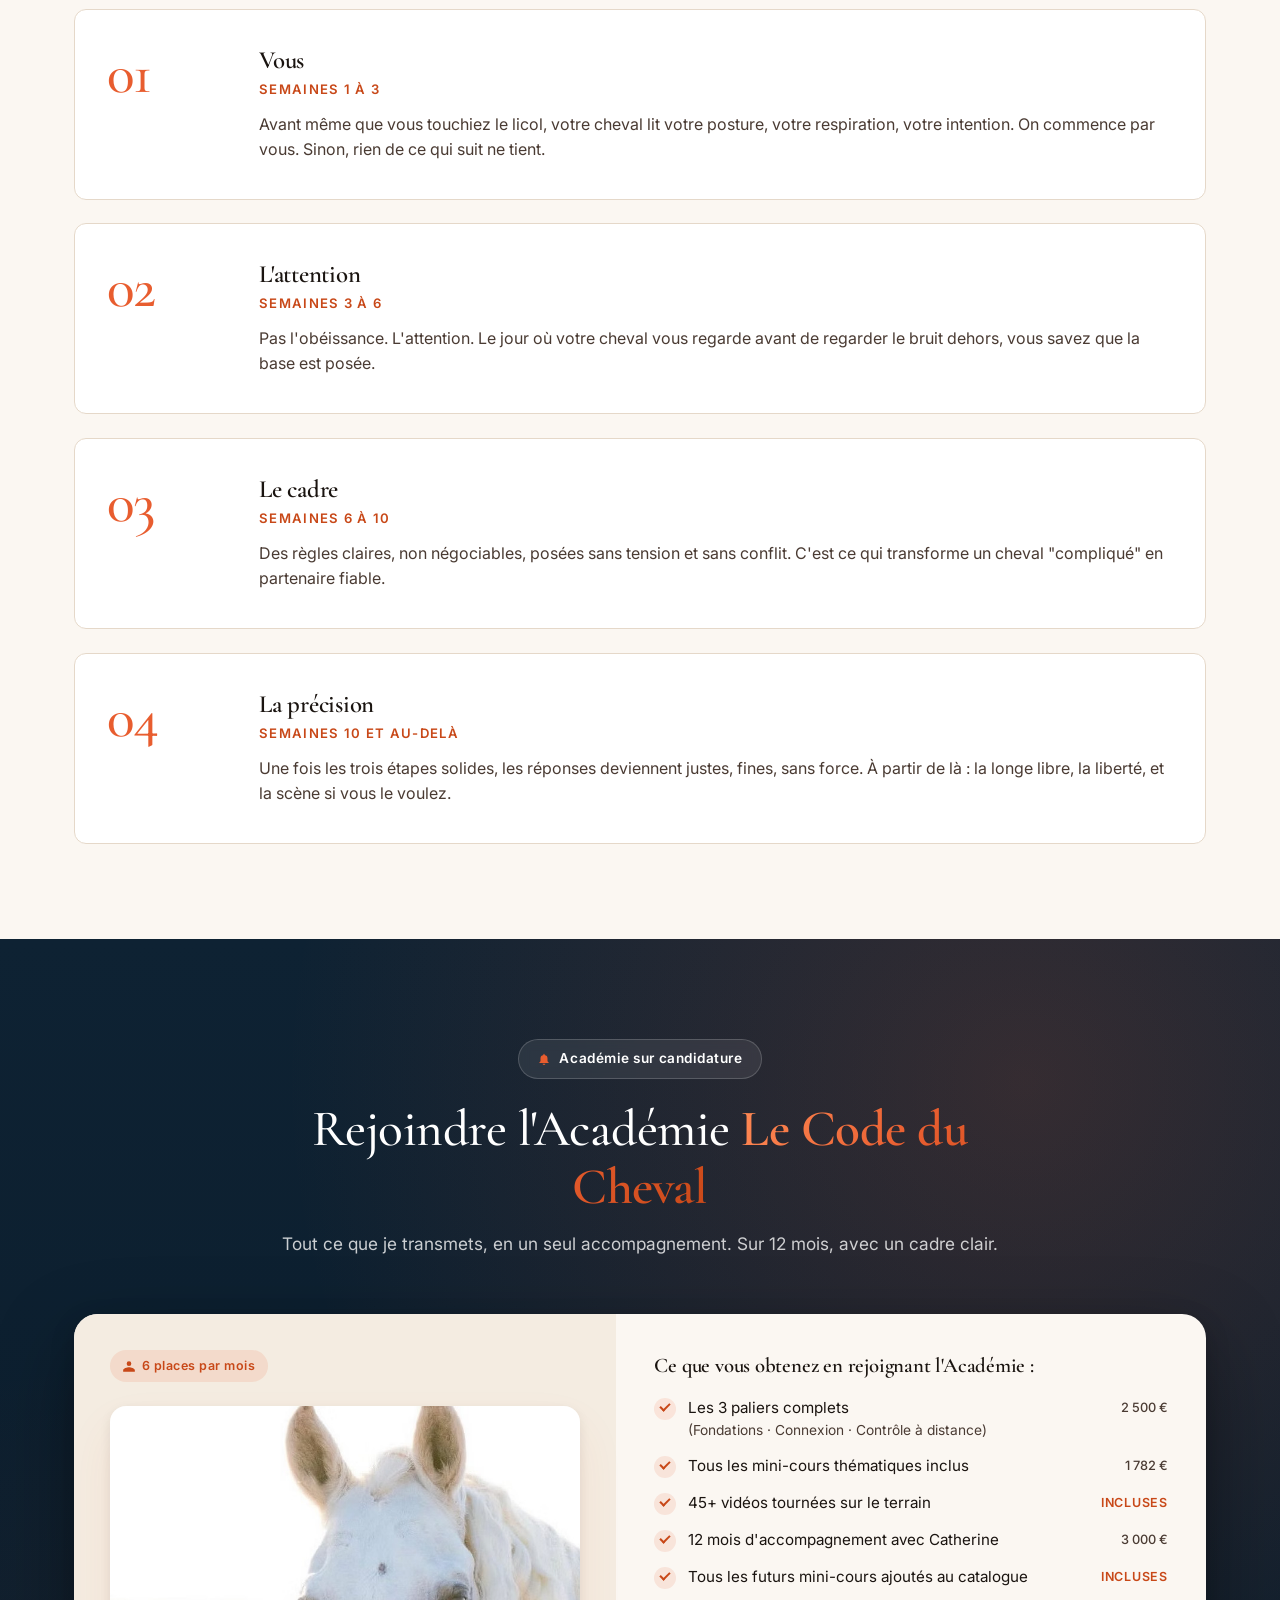
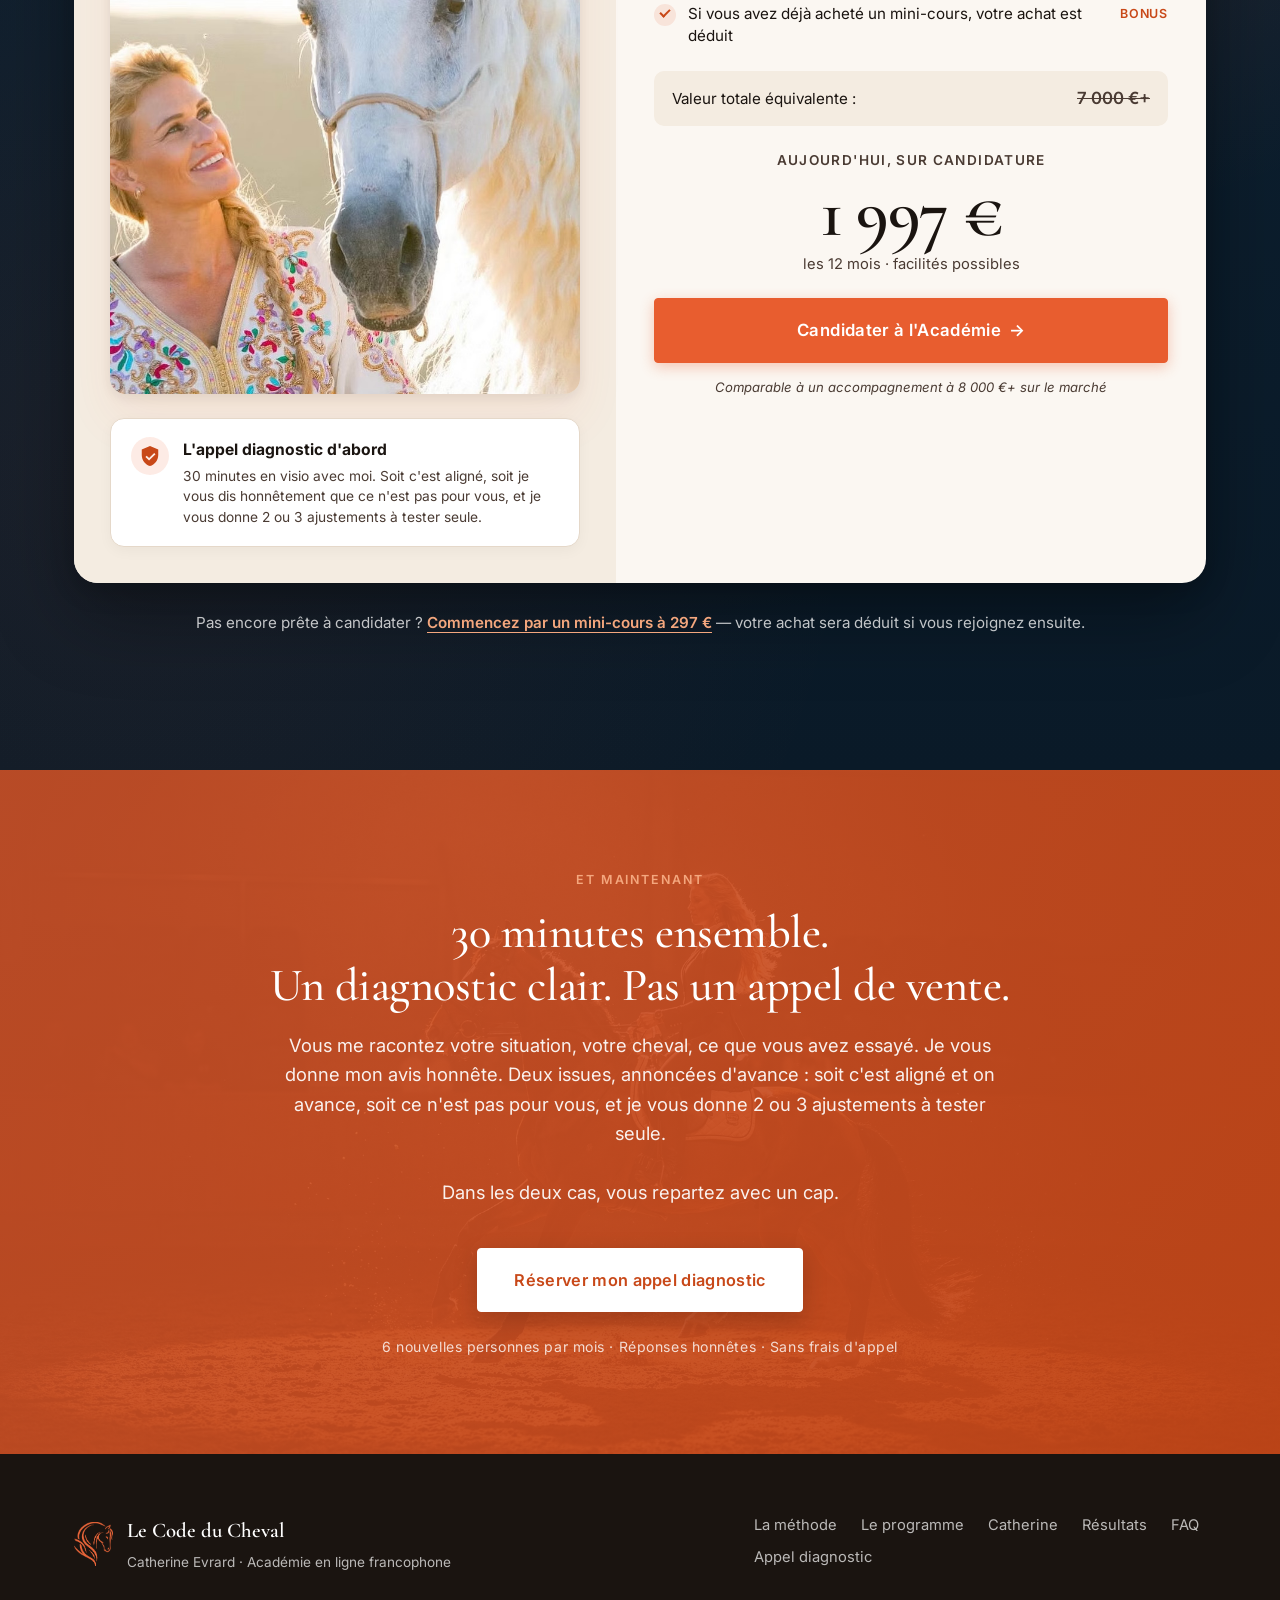
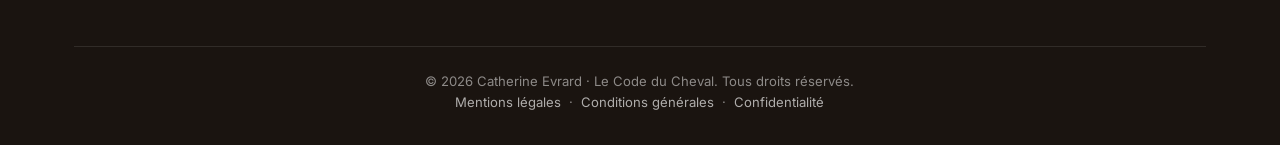
==== commit 363efa20: "methode.html : redesign offre style conversion-page moderne - Bandeau notification top sticky (cloch" ====
--- a/methode.html
+++ b/methode.html
@@ -11,6 +11,15 @@
   <link rel="stylesheet" href="assets/css/styles.css" />
 </head>
 <body class="page-methode">
+
+  <div class="alert-bar" role="banner">
+    <div class="container alert-bar-inner">
+      <span class="alert-bell" aria-hidden="true">
+        <svg viewBox="0 0 24 24" fill="currentColor"><path d="M12 22a2.5 2.5 0 0 0 2.45-2h-4.9A2.5 2.5 0 0 0 12 22Zm6-6V11a6 6 0 0 0-5-5.91V4a1 1 0 1 0-2 0v1.09A6 6 0 0 0 6 11v5l-2 2v1h16v-1l-2-2Z"/></svg>
+      </span>
+      <span>Académie sur candidature · 6 places ouvertes ce mois-ci</span>
+    </div>
+  </div>
 
   <header class="site-header is-scrolled" id="siteHeader">
     <div class="container header-inner">
@@ -105,39 +114,91 @@
       </div>
     </section>
 
-    <!-- Résumé offre rapide -->
-    <section class="section section-offer-recap">
+    <!-- Offre Académie : style TRT -->
+    <section class="section-join">
       <div class="container">
-        <p class="eyebrow">Si vous voulez aller plus loin</p>
-        <h2 class="section-title">Deux portes d'entrée.<br/>Un seul Code.</h2>
-
-        <div class="grid grid-2 offers offers-recap">
-          <article class="offer">
-            <p class="offer-eyebrow">Accès immédiat</p>
-            <h3 class="offer-title">Les mini-cours thématiques</h3>
-            <p class="offer-price">
-              <span class="price-amount">297&nbsp;€</span>
-              <span class="price-unit">par mini-cours</span>
-            </p>
-            <p class="offer-desc">
-              Un mini-cours, un problème, un résultat. Vous prenez celui qui correspond à votre situation aujourd'hui, vous travaillez à votre rythme.
-            </p>
-            <a href="index.html#minicours" class="btn btn-outline btn-block">Voir le catalogue</a>
-          </article>
-
-          <article class="offer offer-feature">
-            <p class="offer-badge">Sur candidature · 6 places / mois</p>
-            <p class="offer-eyebrow">Accompagnement 12 mois</p>
-            <h3 class="offer-title">L'Académie Le Code du Cheval</h3>
-            <p class="offer-price">
-              <span class="price-amount">1&nbsp;997&nbsp;€</span>
-              <span class="price-unit">les 12 mois</span>
-            </p>
-            <p class="offer-desc">
-              L'intégralité du Code : tous les mini-cours, les 3 paliers complets, 45+ vidéos, 12 mois d'accompagnement avec moi.
-            </p>
-            <a href="https://calendly.com/catherineevrard/candidature-lcdc" target="_blank" rel="noopener" class="btn btn-primary btn-block">Candidater à l'Académie</a>
-          </article>
+        <div class="join-header">
+          <span class="join-pill">
+            <svg viewBox="0 0 24 24" fill="currentColor" aria-hidden="true"><path d="M12 22a2.5 2.5 0 0 0 2.45-2h-4.9A2.5 2.5 0 0 0 12 22Zm6-6V11a6 6 0 0 0-5-5.91V4a1 1 0 1 0-2 0v1.09A6 6 0 0 0 6 11v5l-2 2v1h16v-1l-2-2Z"/></svg>
+            Académie sur candidature
+          </span>
+          <h2 class="join-title">Rejoindre l'Académie <span class="accent">Le Code du Cheval</span></h2>
+          <p class="join-sub">Tout ce que je transmets, en un seul accompagnement. Sur 12 mois, avec un cadre clair.</p>
+        </div>
+
+        <div class="join-card">
+          <div class="join-card-left">
+            <span class="join-members">
+              <svg viewBox="0 0 24 24" fill="currentColor" aria-hidden="true" width="14" height="14"><path d="M12 12a4 4 0 1 0 0-8 4 4 0 0 0 0 8Zm0 2c-3.3 0-10 1.7-10 5v3h20v-3c0-3.3-6.7-5-10-5Z"/></svg>
+              6 places par mois
+            </span>
+            <img src="assets/img/catherine-portrait-maroc.jpg" alt="Catherine Evrard" class="join-visual" />
+            <div class="join-guarantee">
+              <span class="join-guarantee-icon" aria-hidden="true">
+                <svg viewBox="0 0 24 24" fill="currentColor" width="22" height="22"><path d="M12 1 3 5v6c0 5.5 3.8 10.7 9 12 5.2-1.3 9-6.5 9-12V5l-9-4Zm-1 16-4-4 1.4-1.4L11 14.2l5.6-5.6L18 10l-7 7Z"/></svg>
+              </span>
+              <div>
+                <strong>L'appel diagnostic d'abord</strong>
+                <p>30 minutes en visio avec moi. Soit c'est aligné, soit je vous dis honnêtement que ce n'est pas pour vous, et je vous donne 2 ou 3 ajustements à tester seule.</p>
+              </div>
+            </div>
+          </div>
+
+          <div class="join-card-right">
+            <h3 class="join-list-title">Ce que vous obtenez en rejoignant l'Académie :</h3>
+            <ul class="join-list">
+              <li>
+                <span class="check" aria-hidden="true"></span>
+                <span class="join-item-label">Les 3 paliers complets <em>(Fondations · Connexion · Contrôle à distance)</em></span>
+                <span class="join-value">2&nbsp;500&nbsp;€</span>
+              </li>
+              <li>
+                <span class="check" aria-hidden="true"></span>
+                <span class="join-item-label">Tous les mini-cours thématiques inclus</span>
+                <span class="join-value">1&nbsp;782&nbsp;€</span>
+              </li>
+              <li>
+                <span class="check" aria-hidden="true"></span>
+                <span class="join-item-label">45+ vidéos tournées sur le terrain</span>
+                <span class="join-value">incluses</span>
+              </li>
+              <li>
+                <span class="check" aria-hidden="true"></span>
+                <span class="join-item-label">12 mois d'accompagnement avec Catherine</span>
+                <span class="join-value">3 000&nbsp;€</span>
+              </li>
+              <li>
+                <span class="check" aria-hidden="true"></span>
+                <span class="join-item-label">Tous les futurs mini-cours ajoutés au catalogue</span>
+                <span class="join-value">incluses</span>
+              </li>
+              <li>
+                <span class="check" aria-hidden="true"></span>
+                <span class="join-item-label">Si vous avez déjà acheté un mini-cours, votre achat est déduit</span>
+                <span class="join-value">bonus</span>
+              </li>
+            </ul>
+
+            <div class="join-total">
+              <span>Valeur totale équivalente :</span>
+              <span class="join-total-old">7&nbsp;000&nbsp;€+</span>
+            </div>
+
+            <div class="join-price">
+              <p class="join-price-lead">Aujourd'hui, sur candidature</p>
+              <p class="join-price-amount">1&nbsp;997&nbsp;€</p>
+              <p class="join-price-meta">les 12 mois · facilités possibles</p>
+            </div>
+
+            <a href="https://calendly.com/catherineevrard/candidature-lcdc" target="_blank" rel="noopener" class="btn btn-primary btn-block btn-lg join-cta">
+              Candidater à l'Académie <span aria-hidden="true">→</span>
+            </a>
+            <p class="join-cta-note">Comparable à un accompagnement à 8 000 €+ sur le marché</p>
+          </div>
+        </div>
+
+        <div class="join-alt">
+          <p>Pas encore prête à candidater ? <a href="index.html#minicours">Commencez par un mini-cours à 297 €</a> — votre achat sera déduit si vous rejoignez ensuite.</p>
         </div>
       </div>
     </section>
@@ -164,6 +225,19 @@
 
   </main>
 
+  <!-- Sticky bottom CTA bar -->
+  <div class="sticky-bar" id="stickyBar" aria-hidden="true">
+    <div class="container sticky-bar-inner">
+      <div class="sticky-bar-text">
+        <strong>L'Académie Le Code du Cheval</strong>
+        <span>6 places par mois · sur candidature</span>
+      </div>
+      <a href="https://calendly.com/catherineevrard/candidature-lcdc" target="_blank" rel="noopener" class="btn btn-primary sticky-bar-cta">
+        Candidater <span aria-hidden="true">→</span>
+      </a>
+    </div>
+  </div>
+
   <footer class="site-footer">
     <div class="container footer-inner">
       <div class="footer-brand">
--- a/assets/css/styles.css
+++ b/assets/css/styles.css
@@ -31,7 +31,33 @@
 
 /* ---------- Reset / base ---------- */
 *, *::before, *::after { box-sizing: border-box; }
-html { scroll-behavior: smooth; }
+html { scroll-behavior: smooth; scroll-padding-top: 80px; }
+
+/* ---------- Scroll-reveal ---------- */
+.reveal {
+  opacity: 0;
+  transform: translateY(28px);
+  transition: opacity 0.8s cubic-bezier(0.22, 1, 0.36, 1),
+              transform 0.8s cubic-bezier(0.22, 1, 0.36, 1);
+  will-change: opacity, transform;
+}
+.reveal.is-visible {
+  opacity: 1;
+  transform: translateY(0);
+}
+.reveal-delay-1 { transition-delay: 0.08s; }
+.reveal-delay-2 { transition-delay: 0.16s; }
+.reveal-delay-3 { transition-delay: 0.24s; }
+@media (prefers-reduced-motion: reduce) {
+  .reveal { opacity: 1; transform: none; transition: none; }
+  .btn-primary.btn-lg { animation: none; }
+}
+
+/* ---------- Ken Burns subtle zoom (hero) ---------- */
+@keyframes ken-burns {
+  0% { transform: scale(1.04) translate(0, 0); }
+  100% { transform: scale(1.12) translate(-1%, -1%); }
+}
 body {
   margin: 0;
   font-family: var(--font-sans);
@@ -123,14 +149,60 @@
   background: var(--orange);
   color: var(--white);
   border-color: var(--orange);
-  box-shadow: 0 4px 14px rgba(232, 93, 47, 0.28);
+  box-shadow:
+    0 4px 14px rgba(232, 93, 47, 0.32),
+    0 0 0 0 rgba(232, 93, 47, 0.55);
+  position: relative;
+  z-index: 1;
+  overflow: hidden;
+}
+.btn-primary::before {
+  content: '';
+  position: absolute;
+  inset: 0;
+  background: linear-gradient(120deg,
+    transparent 0%,
+    rgba(255, 255, 255, 0.25) 50%,
+    transparent 100%);
+  transform: translateX(-100%);
+  transition: transform 0.65s ease;
+  z-index: -1;
 }
 .btn-primary:hover {
   background: var(--orange-deep);
   border-color: var(--orange-deep);
   color: var(--white);
-  transform: translateY(-1px);
-  box-shadow: 0 6px 20px rgba(232, 93, 47, 0.38);
+  transform: translateY(-2px);
+  box-shadow:
+    0 10px 28px rgba(232, 93, 47, 0.45),
+    0 0 0 6px rgba(232, 93, 47, 0.12);
+}
+.btn-primary:hover::before {
+  transform: translateX(100%);
+}
+.btn-primary:active {
+  transform: translateY(0);
+  box-shadow: 0 4px 14px rgba(232, 93, 47, 0.4);
+}
+
+/* Pulse animation for critical CTAs (hero + final) */
+@keyframes pulse-glow {
+  0%, 100% {
+    box-shadow:
+      0 4px 14px rgba(232, 93, 47, 0.32),
+      0 0 0 0 rgba(232, 93, 47, 0.5);
+  }
+  50% {
+    box-shadow:
+      0 4px 14px rgba(232, 93, 47, 0.38),
+      0 0 0 12px rgba(232, 93, 47, 0);
+  }
+}
+.btn-primary.btn-lg {
+  animation: pulse-glow 2.6s ease-in-out infinite;
+}
+.btn-primary.btn-lg:hover {
+  animation: none;
 }
 .btn-outline {
   background: transparent;
@@ -261,6 +333,8 @@
   object-fit: cover;
   object-position: center 30%;
   z-index: 0;
+  animation: ken-burns 18s ease-in-out infinite alternate;
+  will-change: transform;
 }
 .hero-overlay {
   position: absolute;
@@ -345,13 +419,30 @@
   padding: 36px 32px;
   border: 1px solid var(--line);
   border-radius: var(--radius-lg);
-  transition: all 0.25s ease;
+  transition: transform 0.35s cubic-bezier(0.22, 1, 0.36, 1),
+              box-shadow 0.35s ease,
+              border-color 0.35s ease;
+  position: relative;
+  overflow: hidden;
+}
+.cards .card::after {
+  content: '';
+  position: absolute;
+  top: 0; left: 0; right: 0;
+  height: 3px;
+  background: linear-gradient(90deg, var(--orange) 0%, var(--orange-deep) 100%);
+  transform: scaleX(0);
+  transform-origin: left;
+  transition: transform 0.4s ease;
 }
 .cards .card:hover {
   border-color: var(--orange-soft);
-  transform: translateY(-3px);
-  box-shadow: var(--shadow-lg);
-}
+  transform: translateY(-6px);
+  box-shadow:
+    0 18px 40px rgba(232, 93, 47, 0.12),
+    0 4px 12px rgba(26, 20, 16, 0.06);
+}
+.cards .card:hover::after { transform: scaleX(1); }
 .cards .card h3 {
   color: var(--orange-deep);
   font-size: 1.3rem;
@@ -597,6 +688,436 @@
 
 /* ---------- Méthode ---------- */
 .section-method { background: var(--paper); }
+
+/* ---------- Alert bar (top notification) ---------- */
+.alert-bar {
+  background: var(--ink);
+  color: var(--white);
+  padding: 10px 0;
+  position: relative;
+  z-index: 101;
+}
+.alert-bar-inner {
+  display: flex;
+  align-items: center;
+  justify-content: center;
+  gap: 10px;
+  font-size: 0.85rem;
+  letter-spacing: 0.04em;
+  font-weight: 500;
+}
+.alert-bell {
+  display: inline-flex;
+  align-items: center;
+  justify-content: center;
+  width: 22px;
+  height: 22px;
+  color: var(--orange);
+}
+.alert-bell svg { width: 16px; height: 16px; }
+
+/* When alert bar is shown, header sits below */
+body.page-methode .site-header { top: 42px; }
+body.page-methode .methode-hero { padding-top: 162px; }
+
+/* ---------- Sticky bottom CTA bar ---------- */
+.sticky-bar {
+  position: fixed;
+  left: 0; right: 0; bottom: 0;
+  z-index: 95;
+  background: rgba(20, 14, 10, 0.96);
+  backdrop-filter: blur(12px);
+  border-top: 1px solid rgba(232, 93, 47, 0.25);
+  color: var(--white);
+  transform: translateY(120%);
+  transition: transform 0.45s cubic-bezier(0.22, 1, 0.36, 1);
+  box-shadow: 0 -10px 40px rgba(0, 0, 0, 0.25);
+}
+.sticky-bar.is-visible { transform: translateY(0); }
+.sticky-bar-inner {
+  display: flex;
+  align-items: center;
+  justify-content: space-between;
+  gap: 20px;
+  padding: 14px 24px;
+}
+.sticky-bar-text {
+  display: flex;
+  flex-direction: column;
+  line-height: 1.3;
+}
+.sticky-bar-text strong {
+  font-family: var(--font-serif);
+  font-size: 1.1rem;
+  font-weight: 600;
+  color: var(--white);
+}
+.sticky-bar-text span {
+  font-size: 0.82rem;
+  color: rgba(255, 255, 255, 0.7);
+  letter-spacing: 0.03em;
+  margin-top: 2px;
+}
+.sticky-bar-cta {
+  flex-shrink: 0;
+  animation: none !important;
+}
+
+/* ---------- Section "Join" (offer Académie style TRT) ---------- */
+.section-join {
+  background: linear-gradient(180deg, #0e2233 0%, #0a1a28 100%);
+  color: var(--white);
+  padding: 100px 0 120px;
+  position: relative;
+  overflow: hidden;
+}
+.section-join::before {
+  content: '';
+  position: absolute;
+  inset: 0;
+  background-image:
+    radial-gradient(circle at 80% 10%, rgba(232, 93, 47, 0.18) 0%, transparent 45%),
+    radial-gradient(circle at 10% 80%, rgba(232, 93, 47, 0.08) 0%, transparent 45%);
+  pointer-events: none;
+}
+.section-join > .container { position: relative; z-index: 2; }
+
+.join-header {
+  text-align: center;
+  max-width: 760px;
+  margin: 0 auto 56px;
+}
+.join-pill {
+  display: inline-flex;
+  align-items: center;
+  gap: 8px;
+  background: rgba(255, 255, 255, 0.08);
+  border: 1px solid rgba(255, 255, 255, 0.18);
+  color: var(--white);
+  padding: 8px 18px;
+  border-radius: 999px;
+  font-size: 0.85rem;
+  font-weight: 600;
+  letter-spacing: 0.04em;
+  margin-bottom: 22px;
+  backdrop-filter: blur(6px);
+}
+.join-pill svg {
+  width: 14px;
+  height: 14px;
+  color: var(--orange);
+}
+.join-title {
+  font-family: var(--font-serif);
+  font-size: clamp(2rem, 4.4vw, 3.2rem);
+  font-weight: 500;
+  line-height: 1.12;
+  letter-spacing: -0.01em;
+  color: var(--white);
+  margin: 0 0 14px;
+}
+.join-title .accent {
+  background: linear-gradient(120deg, #ff8a55 0%, var(--orange) 50%, #c84818 100%);
+  -webkit-background-clip: text;
+  background-clip: text;
+  color: transparent;
+  font-weight: 600;
+}
+.join-sub {
+  font-size: 1.08rem;
+  color: rgba(255, 255, 255, 0.78);
+  margin: 0;
+}
+
+.join-card {
+  display: grid;
+  grid-template-columns: 0.92fr 1fr;
+  background: var(--paper);
+  color: var(--ink);
+  border-radius: 24px;
+  overflow: hidden;
+  box-shadow:
+    0 30px 80px rgba(0, 0, 0, 0.35),
+    0 8px 24px rgba(0, 0, 0, 0.18);
+}
+.join-card-left {
+  background: var(--paper-warm);
+  padding: 36px;
+  display: flex;
+  flex-direction: column;
+  gap: 24px;
+  position: relative;
+}
+.join-members {
+  display: inline-flex;
+  align-items: center;
+  gap: 6px;
+  background: rgba(232, 93, 47, 0.12);
+  color: var(--orange-deep);
+  padding: 6px 12px;
+  border-radius: 999px;
+  font-size: 0.78rem;
+  font-weight: 600;
+  letter-spacing: 0.04em;
+  align-self: flex-start;
+}
+.join-visual {
+  width: 100%;
+  aspect-ratio: 4 / 5;
+  object-fit: cover;
+  object-position: 65% center;
+  border-radius: 16px;
+  box-shadow: var(--shadow-lg);
+}
+.join-guarantee {
+  background: var(--white);
+  border-radius: 14px;
+  padding: 18px 20px;
+  display: flex;
+  gap: 14px;
+  align-items: flex-start;
+  border: 1px solid var(--line);
+  box-shadow: 0 4px 14px rgba(0, 0, 0, 0.04);
+  margin-top: auto;
+}
+.join-guarantee-icon {
+  display: inline-flex;
+  align-items: center;
+  justify-content: center;
+  width: 38px;
+  height: 38px;
+  border-radius: 50%;
+  background: rgba(232, 93, 47, 0.12);
+  color: var(--orange-deep);
+  flex-shrink: 0;
+}
+.join-guarantee strong {
+  display: block;
+  font-size: 0.98rem;
+  color: var(--ink);
+  margin-bottom: 4px;
+}
+.join-guarantee p {
+  font-size: 0.86rem;
+  color: var(--ink-soft);
+  line-height: 1.5;
+  margin: 0;
+}
+
+.join-card-right {
+  padding: 40px 38px;
+  display: flex;
+  flex-direction: column;
+}
+.join-list-title {
+  font-family: var(--font-serif);
+  font-size: 1.3rem;
+  font-weight: 600;
+  margin: 0 0 20px;
+  color: var(--ink);
+}
+.join-list {
+  list-style: none;
+  padding: 0;
+  margin: 0 0 24px;
+  display: flex;
+  flex-direction: column;
+  gap: 14px;
+}
+.join-list li {
+  display: grid;
+  grid-template-columns: 22px 1fr auto;
+  align-items: start;
+  gap: 12px;
+  font-size: 0.95rem;
+  line-height: 1.45;
+  color: var(--ink);
+}
+.join-list .check {
+  position: relative;
+  width: 22px;
+  height: 22px;
+  border-radius: 50%;
+  background: rgba(232, 93, 47, 0.12);
+  flex-shrink: 0;
+  margin-top: 1px;
+}
+.join-list .check::after {
+  content: '';
+  position: absolute;
+  left: 6px;
+  top: 5px;
+  width: 10px;
+  height: 6px;
+  border-left: 2px solid var(--orange-deep);
+  border-bottom: 2px solid var(--orange-deep);
+  transform: rotate(-45deg);
+}
+.join-item-label em {
+  font-style: normal;
+  color: var(--ink-soft);
+  font-size: 0.86rem;
+  display: block;
+  margin-top: 2px;
+}
+.join-value {
+  font-size: 0.8rem;
+  color: var(--ink-soft);
+  text-decoration: line-through;
+  white-space: nowrap;
+  font-weight: 500;
+  padding-top: 2px;
+}
+.join-value:not([data-strike]) {
+  text-decoration: none;
+}
+.join-list li:nth-child(3) .join-value,
+.join-list li:nth-child(5) .join-value,
+.join-list li:nth-child(6) .join-value {
+  text-decoration: none;
+  color: var(--orange-deep);
+  font-weight: 600;
+  font-size: 0.78rem;
+  text-transform: uppercase;
+  letter-spacing: 0.06em;
+}
+
+.join-total {
+  display: flex;
+  justify-content: space-between;
+  align-items: center;
+  padding: 14px 18px;
+  background: var(--paper-warm);
+  border-radius: 10px;
+  margin-bottom: 24px;
+  font-size: 0.95rem;
+  color: var(--ink);
+}
+.join-total-old {
+  font-weight: 600;
+  font-size: 1.05rem;
+  text-decoration: line-through;
+  color: var(--ink-soft);
+}
+
+.join-price {
+  text-align: center;
+  margin-bottom: 22px;
+}
+.join-price-lead {
+  font-size: 0.85rem;
+  letter-spacing: 0.1em;
+  text-transform: uppercase;
+  color: var(--ink-soft);
+  margin: 0 0 6px;
+  font-weight: 600;
+}
+.join-price-amount {
+  font-family: var(--font-serif);
+  font-size: clamp(3rem, 6vw, 4.4rem);
+  font-weight: 600;
+  color: var(--ink);
+  letter-spacing: -0.02em;
+  margin: 0 0 4px;
+  line-height: 1;
+}
+.join-price-meta {
+  font-size: 0.92rem;
+  color: var(--ink-soft);
+  margin: 0;
+}
+.join-cta {
+  font-size: 1.05rem;
+  padding: 18px 28px;
+}
+.join-cta-note {
+  text-align: center;
+  font-size: 0.82rem;
+  color: var(--ink-soft);
+  margin: 14px 0 0;
+  font-style: italic;
+}
+.join-alt {
+  margin-top: 28px;
+  text-align: center;
+  font-size: 0.95rem;
+  color: rgba(255, 255, 255, 0.75);
+}
+.join-alt a {
+  color: var(--orange-soft);
+  font-weight: 600;
+  border-bottom: 1px solid currentColor;
+}
+.join-alt a:hover { color: var(--white); }
+
+@media (max-width: 860px) {
+  .join-card { grid-template-columns: 1fr; }
+  .join-card-left { padding: 28px; }
+  .join-card-right { padding: 32px 26px; }
+}
+@media (max-width: 760px) {
+  .section-join { padding: 70px 0 100px; }
+  .sticky-bar-inner { padding: 12px 16px; gap: 12px; }
+  .sticky-bar-text strong { font-size: 0.95rem; }
+  .sticky-bar-text span { font-size: 0.72rem; }
+  .sticky-bar-cta {
+    padding: 11px 16px;
+    font-size: 0.85rem;
+  }
+  .join-list li {
+    grid-template-columns: 22px 1fr;
+  }
+  .join-value {
+    grid-column: 2;
+    margin-left: 0;
+    margin-top: 4px;
+  }
+  body.page-methode .site-header { top: 38px; }
+  body.page-methode .methode-hero { padding-top: 140px; }
+}
+
+/* ---------- Page methode.html ---------- */
+.methode-hero {
+  padding: 140px 0 64px;
+  background: var(--paper-warm);
+  text-align: center;
+}
+.methode-hero .eyebrow {
+  margin-bottom: 1.5rem;
+}
+.methode-hero-title {
+  font-family: var(--font-serif);
+  font-size: clamp(2rem, 4.2vw, 3.2rem);
+  font-weight: 500;
+  line-height: 1.15;
+  letter-spacing: -0.01em;
+  max-width: 900px;
+  margin: 0 auto 3rem;
+  color: var(--ink);
+}
+.methode-vsl {
+  max-width: 960px;
+  margin: 0 auto 2.5rem;
+}
+.methode-cta {
+  display: flex;
+  flex-direction: column;
+  align-items: center;
+  gap: 14px;
+}
+.methode-cta-meta {
+  font-size: 0.88rem;
+  color: var(--ink-soft);
+  letter-spacing: 0.04em;
+  margin: 0;
+}
+.section-resume { background: var(--paper); }
+.section-offer-recap { background: var(--paper-warm); }
+.offers-recap { margin-top: 3rem; }
+
+@media (max-width: 760px) {
+  .methode-hero { padding: 110px 0 48px; }
+}
 .method-steps {
   list-style: none;
   padding: 0;
@@ -659,11 +1180,16 @@
   display: flex;
   flex-direction: column;
   position: relative;
-  transition: all 0.25s ease;
+  transition: transform 0.35s cubic-bezier(0.22, 1, 0.36, 1),
+              box-shadow 0.35s ease,
+              border-color 0.35s ease;
 }
 .offer:hover {
   border-color: var(--orange-soft);
-  box-shadow: var(--shadow-lg);
+  transform: translateY(-4px);
+  box-shadow:
+    0 20px 50px rgba(232, 93, 47, 0.14),
+    0 6px 16px rgba(26, 20, 16, 0.06);
 }
 .offer-feature {
   background: linear-gradient(180deg, var(--white) 0%, var(--paper) 100%);
@@ -768,15 +1294,22 @@
   border: 1px solid var(--line);
   border-radius: var(--radius-lg);
   padding: 28px;
-  transition: all 0.25s ease;
+  transition: transform 0.35s cubic-bezier(0.22, 1, 0.36, 1),
+              box-shadow 0.35s ease,
+              border-color 0.35s ease;
   display: flex;
   flex-direction: column;
+  cursor: pointer;
 }
 .minicours-card:hover {
   border-color: var(--orange-soft);
-  transform: translateY(-3px);
-  box-shadow: var(--shadow);
-}
+  transform: translateY(-5px);
+  box-shadow:
+    0 14px 32px rgba(232, 93, 47, 0.12),
+    0 4px 10px rgba(26, 20, 16, 0.05);
+}
+.minicours-card:hover .mc-price { color: var(--orange); }
+.mc-price { transition: color 0.3s ease; }
 .mc-tag {
   display: inline-block;
   font-size: 0.72rem;
@@ -1049,38 +1582,62 @@
   .nav-toggle { display: flex; }
   .nav.is-open {
     display: flex;
-    position: absolute;
-    top: 100%; left: 0; right: 0;
+    position: fixed;
+    top: 70px; left: 0; right: 0; bottom: 0;
     flex-direction: column;
     background: var(--paper);
-    padding: 24px;
-    gap: 16px;
+    padding: 32px 24px;
+    gap: 4px;
+    border-top: 1px solid var(--line);
+    box-shadow: var(--shadow-lg);
+    overflow-y: auto;
+    z-index: 99;
+  }
+  .nav.is-open a {
+    font-size: 1.25rem;
+    padding: 14px 0;
     border-bottom: 1px solid var(--line);
-    box-shadow: var(--shadow);
   }
-  .hero { min-height: auto; padding: 130px 0 80px; }
-  .hero-cta { flex-direction: column; align-items: stretch; }
+  body.nav-open { overflow: hidden; }
+  .hero { min-height: 78vh; padding: 120px 0 70px; }
+  h1 { font-size: clamp(2rem, 7.5vw, 2.6rem); line-height: 1.18; }
+  .hero-lede { font-size: 1.02rem; }
+  .hero-cta { flex-direction: column; align-items: stretch; gap: 12px; }
   .hero-cta .btn { width: 100%; }
+  .hero-meta { font-size: 0.78rem; }
+  h2 { font-size: clamp(1.6rem, 5.5vw, 2.1rem); }
+  .section-lede { font-size: 1.02rem; }
   .grid-2, .grid-3 { grid-template-columns: 1fr; }
   .method-step {
-    grid-template-columns: 1fr;
-    gap: 8px;
-    padding: 28px 24px;
+    grid-template-columns: 64px 1fr;
+    gap: 16px;
+    padding: 24px 22px;
+    align-items: start;
   }
-  .step-num { font-size: 2.8rem; }
+  .step-num { font-size: 2.4rem; }
   .footer-inner {
     grid-template-columns: 1fr;
     gap: 32px;
   }
   .footer-nav { justify-self: start; }
-  .trustbar-list { gap: 18px; }
-  .trustbar-list li { font-size: 0.95rem; }
   .offer { padding: 32px 24px; }
-  .offer-badge { left: 24px; }
-  .video-caption {
-    font-size: 0.78rem;
-    white-space: normal;
-    text-align: center;
-    width: calc(100% - 32px);
+  .offer-badge { left: 24px; font-size: 0.68rem; padding: 5px 11px; }
+  .offer-title { font-size: 1.45rem; }
+  .price-amount { font-size: 2.2rem; }
+  .pullquote { font-size: 1.08rem; padding-left: 18px; }
+  .faq-item { padding: 18px 22px; }
+  .faq-item summary { font-size: 1.05rem; padding-right: 30px; }
+  .btn-lg { padding: 16px 28px; font-size: 0.98rem; }
+  .gallery-grid { gap: 10px; }
+  .gallery-item figcaption {
+    padding: 12px;
+    font-size: 0.92rem;
   }
 }
+
+@media (max-width: 480px) {
+  .container { padding: 0 18px; }
+  .section { padding: 52px 0; }
+  .cards .card { padding: 28px 24px; }
+  .minicours-card { padding: 22px; }
+}
